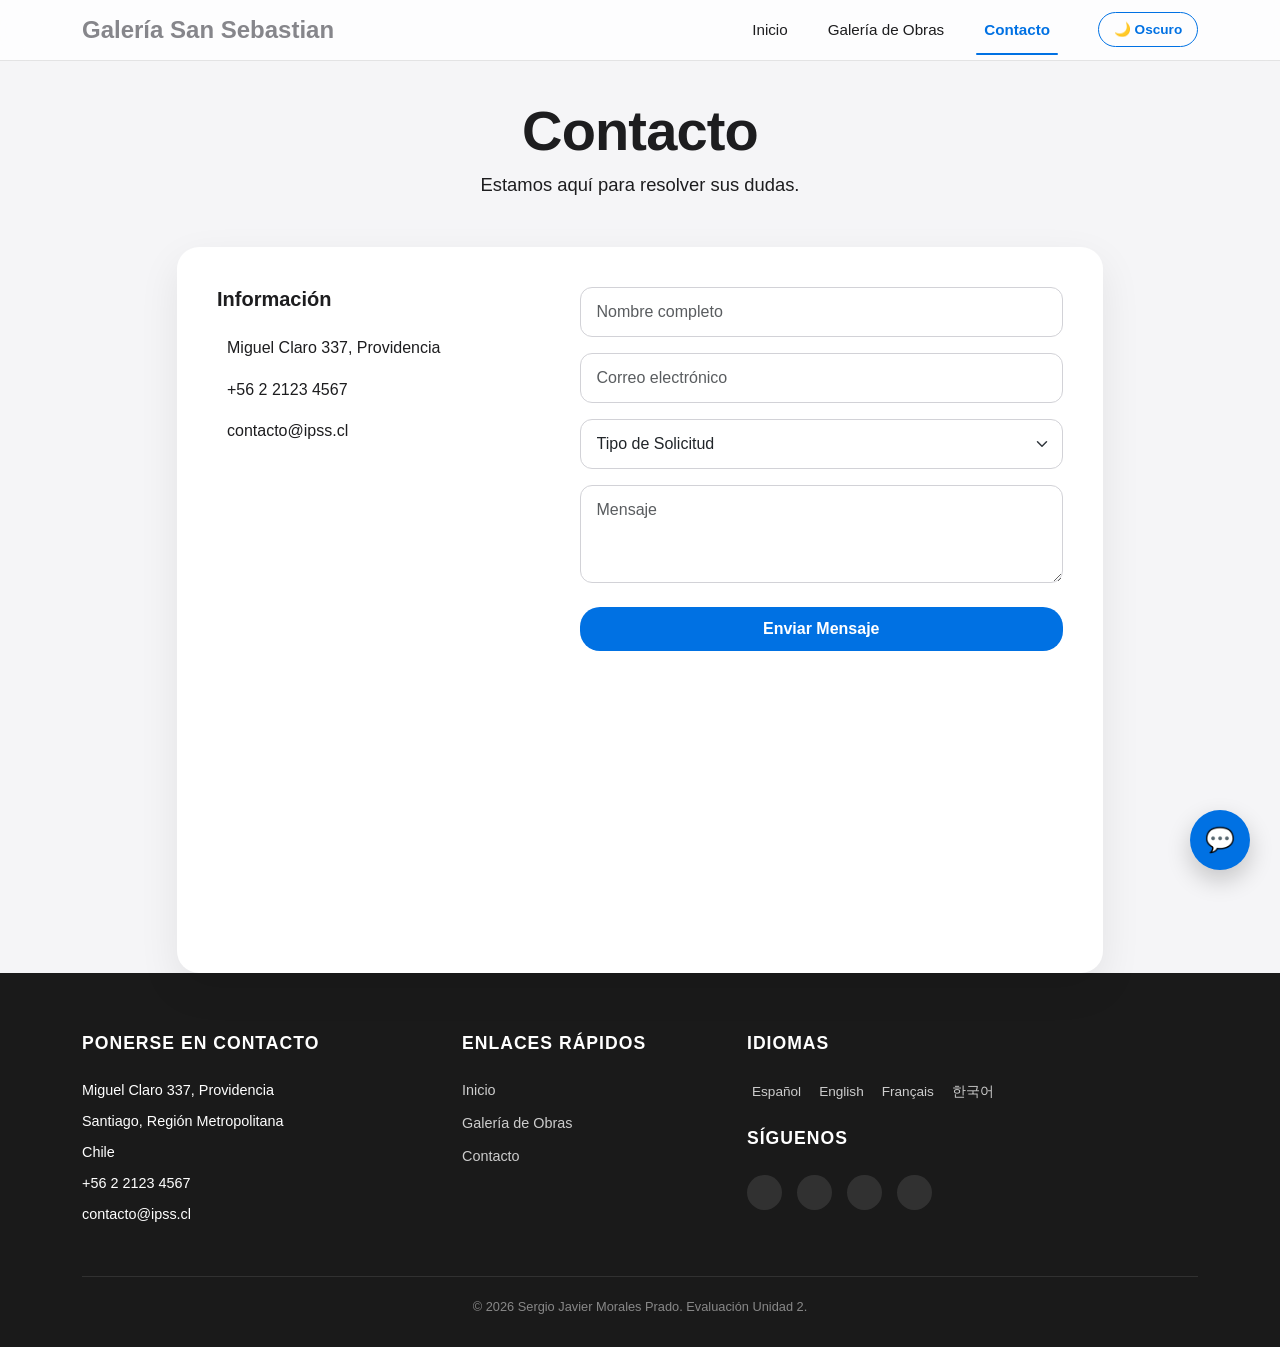
==== contacto.html @ 9693c9e9 "Initial commit of Galeria San Sebastian V2" ====
<!-- 
    DECLARACIÓN DE USO DE IA (U2):
    Este proyecto integra Inteligencia Artificial para la optimización de código, 
    diseño de interfaz y generación de activos visuales.
-->
<!DOCTYPE html>
<html lang="es">
<head>
    <meta charset="UTF-8">
    <meta name="viewport" content="width=device-width, initial-scale=1.0">
    <title>Contacto - Galería San Sebastian</title>
    <link href="https://cdn.jsdelivr.net/npm/bootstrap@5.3.2/dist/css/bootstrap.min.css" rel="stylesheet">
    <link rel="stylesheet" href="style.css">
    <style>
        .contacto-contenedor { background-color: #ffffff; border-radius: 22px; box-shadow: 0 15px 40px rgba(0,0,0,0.08); padding: 40px; }
        body.dark-mode .contacto-contenedor { background-color: #555555; border: 1px solid #666666; box-shadow: 0 15px 40px rgba(0,0,0,0.4); }
        .info-contacto i { color: #0071e3; margin-right: 10px; }
        body.dark-mode .info-contacto i { color: #66b2ff; }
    </style>
</head>
<body class="custom-body">

    <script>
        if (localStorage.getItem('temaOscuro') === 'activado') { document.body.classList.add('dark-mode'); }
    </script>

    <nav class="navbar navbar-expand-lg fixed-top custom-header">
        <div class="container">
            <a class="navbar-brand custom-subtitle mb-0" href="index.html">Galería San Sebastian</a>
            <button class="navbar-toggler" type="button" data-bs-toggle="collapse" data-bs-target="#navbarNav">
                <span class="navbar-toggler-icon"></span>
            </button>
            <div class="collapse navbar-collapse justify-content-end" id="navbarNav">
                <ul class="navbar-nav gap-4 align-items-center">
                    <li class="nav-item"><a class="nav-link" href="index.html">Inicio</a></li>
                    <li class="nav-item"><a class="nav-link" href="galeria.html">Galería de Obras</a></li>
                    <li class="nav-item"><a class="nav-link active-page" href="contacto.html">Contacto</a></li>
                    <li class="nav-item ms-lg-3 mt-3 mt-lg-0">
                        <button id="btnTema" class="theme-toggle-btn" onclick="alternarTema()">🌙 Oscuro</button>
                    </li>
                </ul>
            </div>
        </div>
    </nav>

    <main class="container" style="margin-top: 100px; min-height: 70vh;">
        <div class="row justify-content-center">
            <div class="col-lg-10">
                <div class="text-center mb-5">
                    <h2 class="custom-title">Contacto</h2>
                    <p class="custom-text">Estamos aquí para resolver sus dudas.</p>
                </div>

                <div class="contacto-contenedor">
                    <div class="row g-4">
                        <div class="col-md-5">
                            <h4 class="h5 fw-bold mb-4">Información</h4>
                            <div class="info-contacto mb-3"><i class="bi bi-geo-alt"></i> Miguel Claro 337, Providencia</div>
                            <div class="info-contacto mb-3"><i class="bi bi-telephone"></i> +56 2 2123 4567</div>
                            <div class="info-contacto mb-3"><i class="bi bi-envelope"></i> contacto@ipss.cl</div>
                        </div>
                        <div class="col-md-7">
                            <form id="formContactoPrincipal">
                                <div class="mb-3"><input type="text" class="form-control custom-input" placeholder="Nombre completo" required></div>
                                <div class="mb-3"><input type="email" class="form-control custom-input" placeholder="Correo electrónico" required></div>
                                <div class="mb-3">
                                    <select class="form-select custom-input" required>
                                        <option value="" disabled selected>Tipo de Solicitud</option>
                                        <option value="compra">Compra</option>
                                        <option value="consulta">Consulta</option>
                                        <option value="venta">Venta</option>
                                    </select>
                                </div>
                                <div class="mb-4"><textarea class="form-control custom-input" rows="3" placeholder="Mensaje" required></textarea></div>
                                <button type="button" class="btn custom-btn w-100" onclick="alert('Mensaje enviado')">Enviar Mensaje</button>
                            </form>
                        </div>
                    </div>
                    <div class="row mt-4">
                        <div class="col-12">
                            <div class="mapa-contenedor">
                                <iframe src="https://www.google.com/maps/embed?pb=!1m18!1m12!1m3!1d3329.351296317208!2d-70.62375172462319!3d-33.43825839634734!2m3!1f0!2f0!3f0!3m2!1i1024!2i768!4f13.1!3m3!1m2!1s0x9662cf5f5c9e46a7%3A0x633907c0d29486a7!2sMiguel%20Claro%20337%2C%20Providencia%2C%20Regi%C3%B3n%20Metropolitana!5e0!3m2!1ses!2scl!4v1715367000000!5m2!1ses!2scl" width="100%" height="250" style="border:0; border-radius:15px;" allowfullscreen="" loading="lazy"></iframe>
                            </div>
                        </div>
                    </div>
                </div>
            </div>
        </div>
    </main>

    <footer class="custom-footer">
        <div class="container">
            <div class="row g-4">
                <div class="col-lg-4 col-md-6">
                    <h5 class="footer-title">Ponerse en Contacto</h5>
                    <p class="mb-2">Miguel Claro 337, Providencia</p>
                    <p class="mb-2">Santiago, Región Metropolitana</p>
                    <p class="mb-2">Chile</p>
                    <p class="mb-2">+56 2 2123 4567</p>
                    <p class="mb-0">contacto@ipss.cl</p>
                </div>
                <div class="col-lg-3 col-md-6">
                    <h5 class="footer-title">Enlaces Rápidos</h5>
                    <a href="index.html" class="footer-link">Inicio</a>
                    <a href="galeria.html" class="footer-link">Galería de Obras</a>
                    <a href="contacto.html" class="footer-link">Contacto</a>
                </div>
                <div class="col-lg-5 col-md-12">
                    <h5 class="footer-title">Idiomas</h5>
                    <div class="d-flex flex-wrap gap-2 mb-4">
                        <button onclick="cambiarIdioma('es')" class="lang-btn">Español</button>
                        <button onclick="cambiarIdioma('en')" class="lang-btn">English</button>
                        <button onclick="cambiarIdioma('fr')" class="lang-btn">Français</button>
                        <button onclick="cambiarIdioma('ko')" class="lang-btn">한국어</button>
                    </div>
                    <h5 class="footer-title">Síguenos</h5>
                    <div class="social-links">
                        <a href="#" class="social-icon"><i class="bi bi-instagram"></i></a>
                        <a href="#" class="social-icon"><i class="bi bi-facebook"></i></a>
                        <a href="#" class="social-icon"><i class="bi bi-twitter-x"></i></a>
                        <a href="#" class="social-icon"><i class="bi bi-youtube"></i></a>
                    </div>
                </div>
            </div>
            <div class="footer-bottom text-center">
                <p class="mb-0">&copy; 2026 Sergio Javier Morales Prado. Evaluación Unidad 2.</p>
            </div>
        </div>
    </footer>
    <div id="chatWidget" class="chat-widget">
        <div id="chatButton" class="chat-button" onclick="toggleChat()">
            <span style="font-size: 24px; color: white;">💬</span>
        </div>
        <div id="chatWindow" class="chat-window">
            <div class="chat-header"><span>Asistente Inteligente V2</span></div>
            <div id="chatMessages" class="chat-messages">
                <div class="msg msg-bot">¡Hola! 👋 Soy tu asistente. ¿Qué te gustaría saber hoy?</div>
                <div id="initialOptions" class="mt-2 d-flex flex-wrap gap-2">
                    <button class="option-btn" onclick="quickQuestion('obras')">🖼️ Obras</button>
                    <button class="option-btn" onclick="quickQuestion('artistas')">👩‍🎨 Artistas</button>
                    <button class="option-btn" onclick="quickQuestion('donde')">📍 Ubicación</button>
                </div>
            </div>
            <div class="chat-input-area">
                <input type="text" id="userInput" class="chat-input" placeholder="Pregunta algo..." onkeypress="handleChatKey(event)">
                <button class="chat-send" onclick="sendMessage()"><i class="bi bi-send"></i></button>
            </div>
        </div>
    </div>

</body>
</html>
---- style.css ----
/* =========================================
   0. DECLARACIÓN DE USO DE IA (U2)
   =========================================
   Este proyecto utiliza Inteligencia Artificial para:
   - Optimización de la hoja de estilos CSS.
   - Generación de activos visuales originales.
   - Refactorización y validación de sintaxis HTML5/CSS3.
   ========================================= */

/* =========================================
   1. VARIABLES DE COLOR (IE5 - 5 Colores)
   ========================================= */
:root {
    --primary-color: #0071e3;    /* Azul Corporativo */
    --secondary-color: #f5f5f7;  /* Gris Claro Fondo */
    --accent-color: #06c2ac;     /* Accento Esmeralda */
    --text-dark: #1d1d1f;        /* Texto Principal */
    --text-muted: #86868b;       /* Texto Secundario */
    --bg-white: #ffffff;         /* Blanco Puro */
    --transition-speed: 0.4s;    /* IE6: Duración entre 0.3 y 0.5s */
}

/* =========================================
   2. RESET Y ESTILOS BASE
   ========================================= */
* { margin: 0; padding: 0; box-sizing: border-box; }

body {
    font-family: -apple-system, BlinkMacSystemFont, "Segoe UI", Roboto, Helvetica, Arial, sans-serif;
    background-color: var(--secondary-color);
    color: var(--text-dark);
    line-height: 1.6; /* IE4: Mínimo 1.5 */
    -webkit-font-smoothing: antialiased;
    transition: background-color var(--transition-speed) ease, color var(--transition-speed) ease;
}

/* =========================================
   3. JERARQUÍA TIPOGRÁFICA (IE3)
   ========================================= */
.custom-title { font-size: 3.5rem; font-weight: 700; letter-spacing: -0.015em; color: var(--text-dark); line-height: 1.1; }
.custom-subtitle { font-size: 1.5rem; font-weight: 600; color: var(--text-muted); line-height: 1.4; }
.custom-text { font-size: 1.15rem; font-weight: 400; color: var(--text-dark); line-height: 1.6; margin-bottom: 1.5rem; } /* IE4: Espaciado párrafos */

@media (max-width: 768px) {
    .custom-title { font-size: 2.5rem; }
    .custom-subtitle { font-size: 1.2rem; }
}

/* =========================================
   4. NAVEGACIÓN Y HEADER (IE2)
   ========================================= */
.custom-header {
    background-color: rgba(255, 255, 255, 0.8);
    backdrop-filter: saturate(180%) blur(20px);
    -webkit-backdrop-filter: saturate(180%) blur(20px);
    border-bottom: 1px solid rgba(0, 0, 0, 0.1);
    transition: all var(--transition-speed) ease;
}

.navbar-brand {
    text-decoration: none;
    transition: color var(--transition-speed) ease;
}

.nav-link {
    color: var(--text-dark) !important;
    font-weight: 500;
    font-size: 0.95rem;
    transition: color var(--transition-speed) ease;
}

.nav-link:hover { color: var(--primary-color) !important; }

body.dark-mode .nav-link { color: #ffffff !important; }
body.dark-mode .nav-link:hover { color: var(--primary-color) !important; }
body.dark-mode .navbar-brand { color: #ffffff !important; }

.active-page {
    color: var(--primary-color) !important;
    font-weight: 700;
    position: relative;
}

.active-page::after {
    content: '';
    position: absolute;
    bottom: -5px;
    left: 0;
    width: 100%;
    height: 2px;
    background-color: var(--primary-color);
    border-radius: 2px;
}

/* =========================================
   5. BOTONES PERSONALIZADOS
   ========================================= */
.custom-btn {
    background-color: var(--primary-color);
    color: #fff;
    border-radius: 20px;
    padding: 10px 24px;
    font-weight: 600;
    border: none;
    transition: all var(--transition-speed) cubic-bezier(0.25, 0.46, 0.45, 0.94);
}

.custom-btn:hover {
    background-color: #0077ed;
    transform: scale(1.02);
    color: #fff;
    box-shadow: 0 4px 15px rgba(0, 113, 227, 0.3);
}

/* =========================================
   6. ELEMENTOS DE FORMULARIO
   ========================================= */
.custom-input {
    border-radius: 12px;
    padding: 12px 16px;
    border: 1px solid #d2d2d7;
    background-color: rgba(255, 255, 255, 0.8);
    transition: all var(--transition-speed) ease;
}

.custom-input:focus {
    border-color: var(--primary-color);
    box-shadow: 0 0 0 4px rgba(0, 113, 227, 0.1);
    outline: none;
}

/* =========================================
   7. FOOTER PROFESIONAL (V2)
   ========================================= */
.custom-footer {
    background-color: #1a1a1a;
    color: #ffffff;
    padding: 60px 0 30px;
    font-size: 0.9rem;
    border-top: none;
}

.footer-title {
    font-size: 1.1rem;
    font-weight: 700;
    text-transform: uppercase;
    margin-bottom: 25px;
    letter-spacing: 1px;
    color: #ffffff;
}

.footer-link {
    color: #cccccc;
    text-decoration: none;
    transition: color 0.3s ease;
    display: block;
    margin-bottom: 10px;
}

.footer-link:hover {
    color: var(--primary-color);
}

.social-links {
    display: flex;
    gap: 15px;
    margin-top: 20px;
}

.social-icon {
    width: 35px;
    height: 35px;
    background-color: rgba(255, 255, 255, 0.1);
    border-radius: 50%;
    display: flex;
    align-items: center;
    justify-content: center;
    color: #ffffff;
    text-decoration: none;
    transition: all 0.3s ease;
}

.social-icon:hover {
    background-color: var(--primary-color);
    transform: translateY(-3px);
}

.footer-bottom {
    margin-top: 50px;
    padding-top: 20px;
    border-top: 1px solid rgba(255, 255, 255, 0.1);
    color: #888888;
    font-size: 0.8rem;
}

/* =========================================
   8. CHAT AUTOMÁTICO (V2)
   ========================================= */
.chat-widget {
    position: fixed;
    bottom: 30px;
    right: 30px;
    z-index: 1000;
}

.chat-button {
    width: 60px;
    height: 60px;
    border-radius: 50%;
    background-color: var(--primary-color);
    box-shadow: 0 10px 25px rgba(0, 0, 0, 0.2);
    display: flex;
    align-items: center;
    justify-content: center;
    cursor: pointer;
    transition: transform 0.3s ease;
}

.chat-button:hover { transform: scale(1.1); }

.chat-window {
    position: absolute;
    bottom: 80px;
    right: 0;
    width: 320px;
    background-color: #ffffff;
    border-radius: 15px;
    box-shadow: 0 15px 50px rgba(0, 0, 0, 0.15);
    display: none;
    flex-direction: column;
    overflow: hidden;
    border: 1px solid rgba(0,0,0,0.05);
}

.chat-header {
    background-color: var(--primary-color);
    color: #ffffff;
    padding: 15px;
    font-weight: 600;
    display: flex;
    align-items: center;
    gap: 10px;
}

.chat-messages {
    height: 300px;
    padding: 15px;
    overflow-y: auto;
    display: flex;
    flex-direction: column;
    gap: 10px;
    background-color: #f9f9f9;
}

.msg {
    padding: 10px 14px;
    border-radius: 12px;
    max-width: 85%;
    font-size: 0.85rem;
    line-height: 1.4;
}

.msg-bot {
    background-color: #e9ecef;
    color: #333;
    align-self: flex-start;
    border-bottom-left-radius: 2px;
}

.msg-user {
    background-color: var(--primary-color);
    color: #ffffff;
    align-self: flex-end;
    border-bottom-right-radius: 2px;
}

.chat-input-area {
    padding: 15px;
    border-top: 1px solid #eee;
    display: flex;
    gap: 8px;
}

.chat-options {
    padding: 10px;
    display: flex;
    flex-wrap: wrap;
    gap: 5px;
    background-color: #ffffff;
    border-top: 1px solid #eee;
}

.option-btn {
    font-size: 0.75rem;
    padding: 5px 10px;
    border-radius: 15px;
    border: 1px solid var(--primary-color);
    color: var(--primary-color);
    background: transparent;
    cursor: pointer;
    transition: all 0.2s ease;
}

.option-btn:hover {
    background-color: var(--primary-color);
    color: #ffffff;
}

body.dark-mode .chat-window {
    background-color: #333;
    color: #fff;
    border-color: #444;
}

body.dark-mode .chat-messages { background-color: #2a2a2a; }
body.dark-mode .msg-bot { background-color: #444; color: #eee; }
body.dark-mode .chat-input-area, body.dark-mode .chat-options { border-color: #444; background-color: #333; }

.lang-btn {
    background: none;
    border: none;
    color: #cccccc;
    font-size: 0.85rem;
    cursor: pointer;
    padding: 2px 5px;
    transition: color 0.3s ease;
}

.lang-btn:hover { color: var(--primary-color); }

.chat-input {
    flex-grow: 1;
    border: 1px solid #ddd;
    border-radius: 20px;
    padding: 8px 15px;
    font-size: 0.85rem;
    outline: none;
}

.chat-send {
    background: var(--primary-color);
    border: none;
    color: white;
    width: 35px;
    height: 35px;
    border-radius: 50%;
    display: flex;
    align-items: center;
    justify-content: center;
    cursor: pointer;
}

/* =========================================
   10. ANIMACIONES DE INICIO Y TEXTO
   ========================================= */
.esperando-animacion { opacity: 0; filter: blur(4px); transform: translateY(-30px); }
.revelar-desde-arriba { animation: fadeInTopDown 1.5s cubic-bezier(0.25, 0.46, 0.45, 0.94) forwards; }

@keyframes fadeInTopDown {
    0% { opacity: 0; filter: blur(4px); transform: translateY(-30px); }
    100% { opacity: 1; filter: blur(0); transform: translateY(0); }
}

.fade-in-blur {
    opacity: 0; filter: blur(4px); transform: translateY(20px);
    animation: fadeBlurAnimation 1.2s cubic-bezier(0.25, 0.46, 0.45, 0.94) forwards;
}
.delay-1 { animation-delay: 0.2s; }
.delay-2 { animation-delay: 0.6s; }

@keyframes fadeBlurAnimation {
    100% { opacity: 1; filter: blur(0); transform: translateY(0); }
}

.letra-magica { opacity: 0; filter: blur(5px); transition: opacity 0.8s ease-out, filter 0.8s ease-out; }
.letra-magica.visible { opacity: 1; filter: blur(0); }

/* =========================================
   11. FLECHAS SOFISTICADAS DEL CARRUSEL
   ========================================= */
.carousel-control-prev, .carousel-control-next {
    width: 10%; opacity: 0; transition: all 0.6s cubic-bezier(0.25, 0.46, 0.45, 0.94);
}
#galeriaCarousel:hover .carousel-control-prev,
#galeriaCarousel:hover .carousel-control-next { opacity: 1; }

.arrow-wrapper {
    width: 54px; height: 54px; border-radius: 50%;
    background-color: rgba(255, 255, 255, 0.3);
    backdrop-filter: blur(12px); -webkit-backdrop-filter: blur(12px);
    border: 1px solid rgba(255, 255, 255, 0.4);
    box-shadow: 0 8px 32px rgba(0, 0, 0, 0.1);
    display: flex; align-items: center; justify-content: center;
    transition: transform 0.3s ease, background-color 0.3s ease;
}
.arrow-wrapper:hover { background-color: rgba(255, 255, 255, 0.5); transform: scale(1.1); }
.carousel-control-prev-icon, .carousel-control-next-icon { filter: invert(1) grayscale(100%) brightness(0.5); width: 20px; height: 20px; }

/* =========================================
   12. TARJETAS, MODALS Y TRANSICIONES
   ========================================= */
.custom-card-img { height: 180px; object-fit: cover; border-bottom: 1px solid #f5f5f7; }
.custom-card { max-width: 260px; margin: 0 auto; transition: transform 0.6s ease, box-shadow 0.6s ease !important; }

.modal-content-custom { border-radius: 22px !important; border: none !important; overflow: hidden; box-shadow: 0 20px 60px rgba(0,0,0,0.15); }
.modal-body-container { min-height: 500px; display: flex; align-items: stretch; position: relative; }
.modal-img-side { background-color: #fbfbfd; display: flex; align-items: center; justify-content: center; padding: 20px; }
.modal-form-side { padding: 40px !important; position: relative; }
.vista-modal { transition: opacity 0.3s ease-in-out; width: 100%; height: 100%; display: flex; flex-direction: column; justify-content: center; }

.btn-volver { background: none; border: none; color: #0071e3; font-size: 0.85rem; padding: 0; margin-bottom: 15px; text-decoration: underline; text-align: left; }
.btn-volver:hover { color: #005bb5; }

@keyframes baileSuave {
    0%, 100% { transform: scale(1.02) rotate(0deg); }
    25% { transform: scale(1.02) rotate(1deg); }
    75% { transform: scale(1.02) rotate(-1deg); }
}
.resaltar-tarjeta { box-shadow: 0 10px 30px rgba(0, 0, 0, 0.1) !important; z-index: 10; position: relative; animation: baileSuave 1s ease-in-out 2; }

/* =========================================
   13. MODO OSCURO GLOBAL (Gris Elegante)
   ========================================= */
body.dark-mode { background-color: #424242; color: #f5f5f7; }
body.dark-mode .custom-header { background-color: rgba(66, 66, 66, 0.95); border-bottom: 1px solid #5c5c5c; }
body.dark-mode .custom-title, body.dark-mode .custom-subtitle, body.dark-mode .h6, body.dark-mode .text-dark, body.dark-mode strong { color: #ffffff !important; }
body.dark-mode .custom-text, body.dark-mode p.text-muted { color: #cccccc !important; }

body.dark-mode .custom-card, body.dark-mode .modal-content-custom, body.dark-mode .contacto-contenedor {
    background-color: #555555; border: 1px solid #666666 !important;
}
body.dark-mode .contacto-contenedor { box-shadow: 0 15px 40px rgba(0, 0, 0, 0.4); }
body.dark-mode .custom-card-img { border-bottom: 1px solid #666666; }
body.dark-mode .modal-img-side { background-color: #4a4a4a; }

body.dark-mode .custom-input { background-color: #666666; color: #ffffff; border: 1px solid #7a7a7a; }
body.dark-mode .custom-input::placeholder { color: #bbbbbb; }
body.dark-mode .btn-close { filter: invert(1) grayscale(100%) brightness(200%); background-color: transparent !important; }
body.dark-mode .resaltar-tarjeta { box-shadow: 0 10px 30px rgba(0, 0, 0, 0.4) !important; }
body.dark-mode .info-contacto i { color: #66b2ff; }
body.dark-mode .mapa-contenedor iframe { filter: grayscale(30%) brightness(85%); }

/* =========================================
   UI Y ESTÉTICA (V2)
   ========================================= */
.theme-toggle-btn {
    width: 100px; /* Tamaño fijo */
    height: 35px;
    background: transparent; 
    border: 1px solid #0071e3; 
    border-radius: 20px;
    font-size: 0.85rem; 
    cursor: pointer; 
    transition: all 0.3s ease;
    color: #0071e3; 
    font-weight: bold; 
    display: flex; 
    align-items: center; 
    justify-content: center;
    gap: 6px;
}

/* Forzar iconos a blanco y negro */
.bi, .social-icon i {
    filter: grayscale(100%) brightness(0);
}

body.dark-mode .bi, body.dark-mode .social-icon i {
    filter: grayscale(100%) brightness(100%);
}
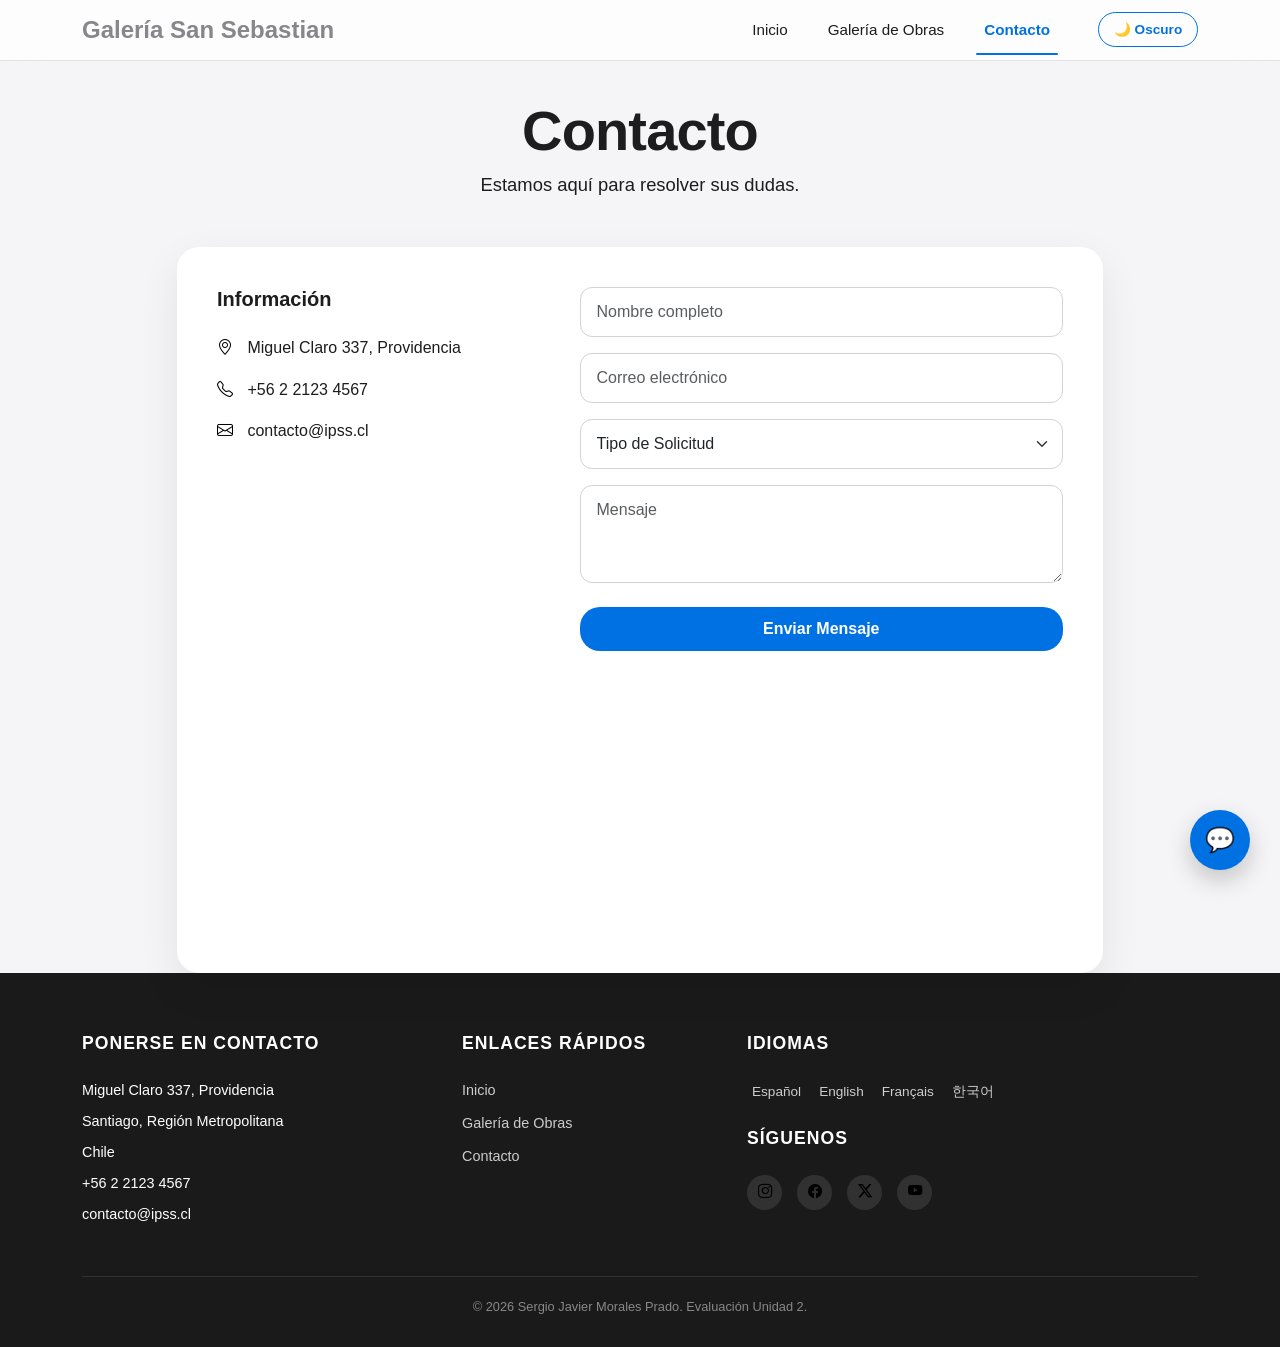
==== commit 2d91022d: "Full Restoration: Contact UI, Dark Mode script consistency, and Modal Details" ====
--- a/contacto.html
+++ b/contacto.html
@@ -127,6 +127,7 @@
             </div>
         </div>
     </footer>
+
     <div id="chatWidget" class="chat-widget">
         <div id="chatButton" class="chat-button" onclick="toggleChat()">
             <span style="font-size: 24px; color: white;">💬</span>
@@ -148,5 +149,89 @@
         </div>
     </div>
 
+    <link rel="stylesheet" href="https://cdn.jsdelivr.net/npm/bootstrap-icons@1.11.1/font/bootstrap-icons.css">
+    <script src="https://cdn.jsdelivr.net/npm/bootstrap@5.3.2/dist/js/bootstrap.bundle.min.js"></script>
+    <script>
+        const baseDatos = {
+            obras: ["Ecos de la Tierra", "Memory Fragments"],
+            artistas: ["Sofia Chen", "Anya Sharma"]
+        };
+
+        function toggleChat() {
+            const w = document.getElementById('chatWindow');
+            w.style.display = w.style.display === 'flex' ? 'none' : 'flex';
+        }
+
+        function quickQuestion(t) {
+            let q = "";
+            if(t==='obras') q = "Ver obras";
+            if(t==='artistas') q = "Ver artistas";
+            if(t==='donde') q = "¿Dónde están?";
+            document.getElementById('userInput').value = q;
+            sendMessage();
+            document.getElementById('initialOptions').style.display = 'none';
+        }
+
+        function handleChatKey(e) { if(e.key === 'Enter') sendMessage(); }
+
+        function sendMessage() {
+            const input = document.getElementById('userInput');
+            const val = input.value.trim();
+            if(!val) return;
+            appendMessage(val, 'user');
+            input.value = '';
+            setTimeout(() => {
+                let r = "No estoy seguro, pero puedes preguntar por 'obras', 'artistas' o 'ubicación'.";
+                const low = val.toLowerCase();
+                if(/(obra|pintura|ver)/.test(low)) r = "Nuestras obras: " + baseDatos.obras.join(", ") + ". <a href='galeria.html'>Ver galería</a>";
+                else if(/(artista|autor|quien)/.test(low)) r = "Artistas destacados: " + baseDatos.artistas.join(", ");
+                else if(/(sofia|chen)/.test(low)) r = "Sofia Chen es la autora de 'Ecos de la Tierra'. <a href='galeria.html?obra=obra1'>Detalles</a>";
+                else if(/(donde|ubicacion|direccion)/.test(low)) r = "Estamos en Miguel Claro 337, Providencia, Santiago.";
+                else if(/(hola|buen)/.test(low)) r = "¡Hola! ¿Cómo puedo ayudarte?";
+                appendMessage(r, 'bot', true);
+            }, 600);
+        }
+
+        function appendMessage(txt, side, html=false) {
+            const container = document.getElementById('chatMessages');
+            const div = document.createElement('div');
+            div.className = `msg msg-${side}`;
+            if(html) div.innerHTML = txt; else div.textContent = txt;
+            container.appendChild(div);
+            container.scrollTop = container.scrollHeight;
+        }
+
+        const traducciones = {
+            'es': { i: 'Inicio', g: 'Galería de Obras', c: 'Contacto' },
+            'en': { i: 'Home', g: 'Gallery', c: 'Contact' },
+            'fr': { i: 'Accueil', g: 'Galerie', c: 'Contact' },
+            'ko': { i: '홈', g: '갤러리', c: '연락하다' }
+        };
+
+        function cambiarIdioma(lang) {
+            const t = traducciones[lang];
+            const nav = document.querySelectorAll('.nav-link');
+            nav[0].textContent = t.i; nav[1].textContent = t.g; nav[2].textContent = t.c;
+            alert('Idioma: ' + lang.toUpperCase());
+        }
+
+        function alternarTema() {
+            const b = document.body;
+            b.classList.toggle('dark-mode');
+            const btn = document.getElementById('btnTema');
+            if(b.classList.contains('dark-mode')) {
+                localStorage.setItem('temaOscuro', 'activado');
+                btn.innerHTML = '☀️ Claro';
+            } else {
+                localStorage.setItem('temaOscuro', 'desactivado');
+                btn.innerHTML = '🌙 Oscuro';
+            }
+        }
+        
+        document.addEventListener("DOMContentLoaded", function() {
+            const btn = document.getElementById('btnTema');
+            if(document.body.classList.contains('dark-mode')) btn.innerHTML = '☀️ Claro';
+        });
+    </script>
 </body>
 </html>
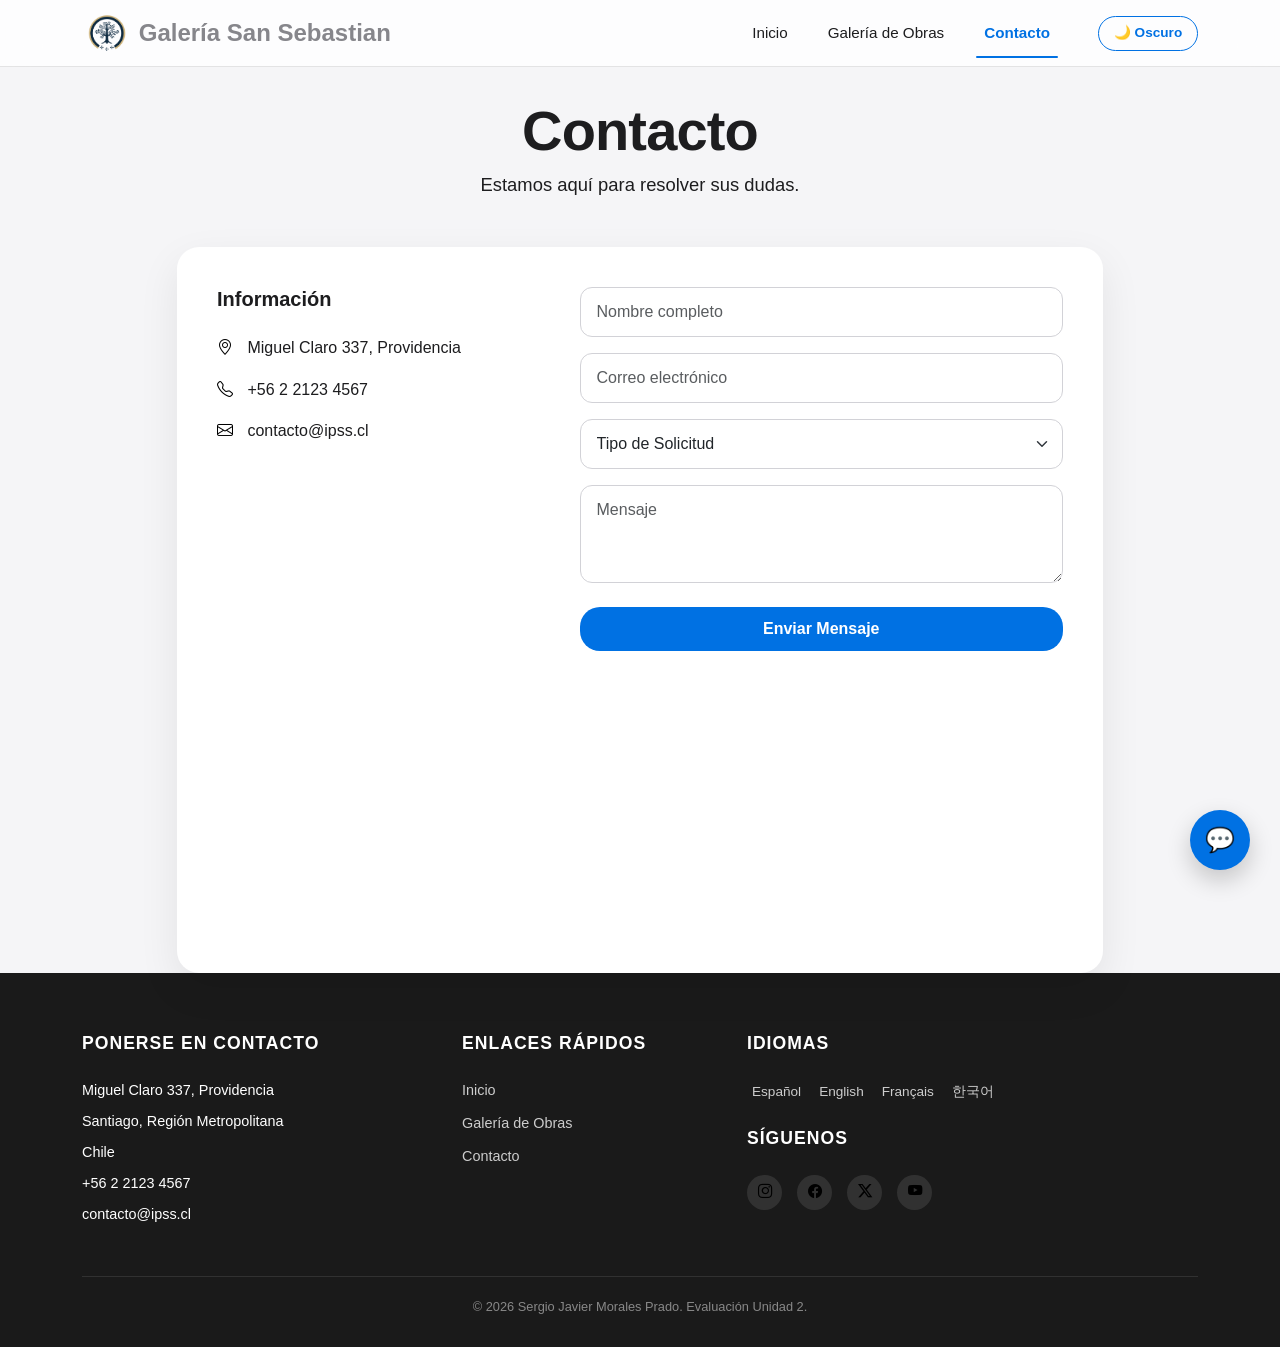
==== commit feb74ec3: "Integrate IPSS Logo in Navbar" ====
--- a/contacto.html
+++ b/contacto.html
@@ -26,7 +26,10 @@
 
     <nav class="navbar navbar-expand-lg fixed-top custom-header">
         <div class="container">
-            <a class="navbar-brand custom-subtitle mb-0" href="index.html">Galería San Sebastian</a>
+            <a class="navbar-brand custom-subtitle mb-0 d-flex align-items-center" href="index.html">
+                <img src="img/logo_ipss.png" alt="Logo IPSS" style="height: 40px; margin-right: 12px; filter: none;">
+                <span>Galería San Sebastian</span>
+            </a>
             <button class="navbar-toggler" type="button" data-bs-toggle="collapse" data-bs-target="#navbarNav">
                 <span class="navbar-toggler-icon"></span>
             </button>
